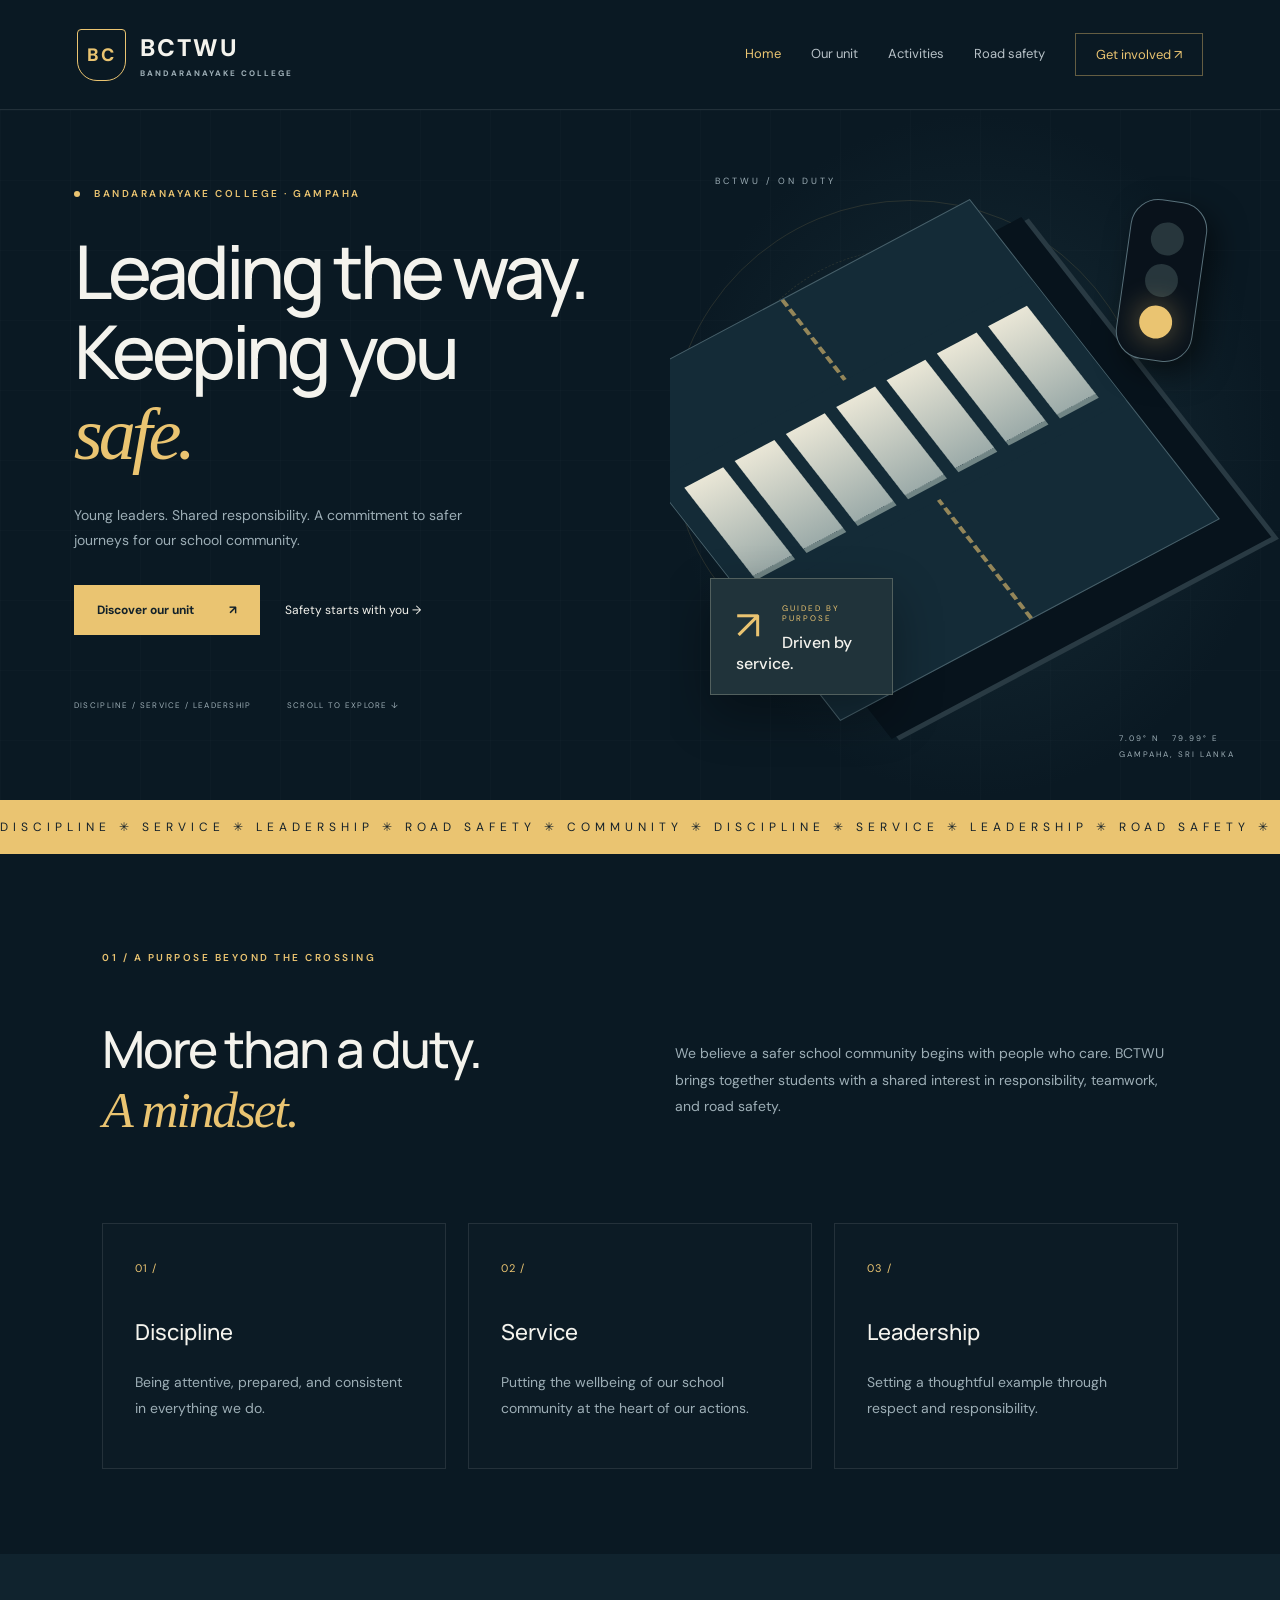
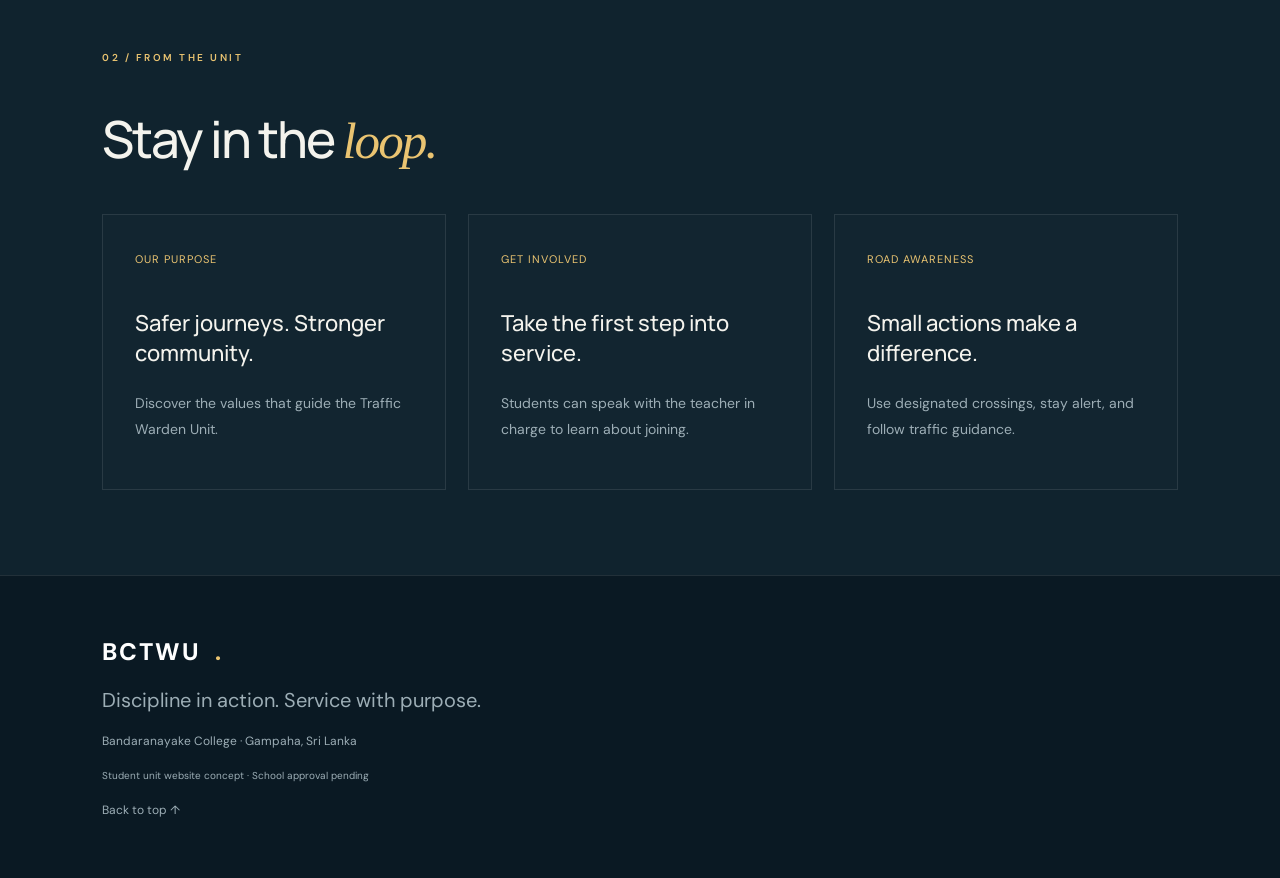
==== index.html @ 152eafbb "Create BCTWU website" ====
<!doctype html><html lang="en"><head><meta charset="UTF-8"><meta name="viewport" content="width=device-width, initial-scale=1"><meta name="description" content="Bandaranayake College Gampaha Traffic Warden Unit — discipline, service and road safety."><title>BCTWU | Bandaranayake College</title><link rel="stylesheet" href="styles.css"><script src="content.js" defer></script><script src="app.js" defer></script></head><body><div class="loader" aria-hidden="true"><span>BCTWU<span class="gold">.</span></span><div></div></div><header><a class="brand" href="index.html"><span class="crest">BC</span><span>BCTWU<small>BANDARANAYAKE COLLEGE</small></span></a><button class="menu" aria-label="Toggle navigation" aria-expanded="false">Menu ☰</button><nav aria-label="Main navigation"><a href="index.html">Home</a><a href="about.html">Our unit</a><a href="activities.html">Activities</a><a href="safety.html">Road safety</a><a href="contact.html">Get involved ↗</a></nav></header><main id="main"><section class="hero"><div class="hero-grid"></div><div class="hero-copy"><p class="eyebrow"><span></span> BANDARANAYAKE COLLEGE · GAMPAHA</p><h1>Leading the way.<br>Keeping you<br><em>safe.</em></h1><p class="intro">Young leaders. Shared responsibility. A commitment to safer journeys for our school community.</p><div class="actions"><a class="button" href="about.html">Discover our unit <span>↗</span></a><a class="text-link" href="safety.html">Safety starts with you →</a></div><div class="hero-bottom"><span>DISCIPLINE / SERVICE / LEADERSHIP</span><a href="#purpose">SCROLL TO EXPLORE ↓</a></div></div><div class="art" aria-label="Illustration of a pedestrian crossing"><div class="orbit o1"></div><div class="orbit o2"></div><span class="art-label">BCTWU / ON DUTY</span><div class="road"><div class="road-line"></div><div class="crossing"><i></i><i></i><i></i><i></i><i></i><i></i><i></i></div></div><div class="signal"><i></i><i></i><i></i></div><div class="badge"><span>↗</span><small>GUIDED BY PURPOSE</small><b>Driven by service.</b></div><div class="coordinate">7.09° N &nbsp; 79.99° E<br>GAMPAHA, SRI LANKA</div></div></section><div class="ticker"><div>DISCIPLINE ✳ SERVICE ✳ LEADERSHIP ✳ ROAD SAFETY ✳ COMMUNITY ✳ DISCIPLINE ✳ SERVICE ✳ LEADERSHIP ✳ ROAD SAFETY ✳ COMMUNITY ✳</div></div><section id="purpose" class="section"><p class="eyebrow">01 / A PURPOSE BEYOND THE CROSSING</p><div class="split"><h2>More than a duty.<br><em>A mindset.</em></h2><p>We believe a safer school community begins with people who care. BCTWU brings together students with a shared interest in responsibility, teamwork, and road safety.</p></div><div class="cards"><article><span>01 /</span><h3>Discipline</h3><p>Being attentive, prepared, and consistent in everything we do.</p></article><article><span>02 /</span><h3>Service</h3><p>Putting the wellbeing of our school community at the heart of our actions.</p></article><article><span>03 /</span><h3>Leadership</h3><p>Setting a thoughtful example through respect and responsibility.</p></article></div></section><section class="section updates"><p class="eyebrow">02 / FROM THE UNIT</p><h2>Stay in the <em>loop.</em></h2><div class="cards" id="announcements"></div></section></main><footer><a class="brand" href="index.html">BCTWU<span class="gold">.</span></a><p>Discipline in action. Service with purpose.</p><div>Bandaranayake College · Gampaha, Sri Lanka</div><small>Student unit website concept · School approval pending</small><a href="#main">Back to top ↑</a></footer></body></html>
---- styles.css ----
@import url('https://fonts.googleapis.com/css2?family=DM+Sans:wght@400;500;600;700&family=Manrope:wght@400;500;600;700;800&display=swap');
:root{--bg:#0a1923;--gold:#eac471;--muted:#9daeb6;--line:#ffffff19}*{box-sizing:border-box}html{scroll-behavior:smooth}body{margin:0;background:var(--bg);color:#f4f3ed;font-family:'DM Sans',sans-serif}a{color:inherit;text-decoration:none}button{font:inherit}header{height:110px;padding:0 6%;display:flex;align-items:center;justify-content:space-between;border-bottom:1px solid var(--line)}.brand{display:flex;align-items:center;gap:14px;font-size:24px;font-weight:800;letter-spacing:2px}.brand small{display:block;font-size:8px;letter-spacing:2px;margin-top:5px;color:var(--muted)}.crest{border:1px solid var(--gold);border-radius:4px 4px 20px 20px;padding:13px 9px;color:var(--gold);font-size:18px}nav{display:flex;gap:30px;font-size:13px}nav a{padding:12px 0;color:#b7c1c7}nav a:hover,nav a.active{color:var(--gold)}nav a:last-child{border:1px solid #eac47166;padding:12px 20px;color:var(--gold)}.menu{display:none}.hero{position:relative;min-height:690px;display:grid;grid-template-columns:1.1fr 1fr;overflow:hidden}.hero-copy{padding:65px 0 30px 11%;z-index:2}.eyebrow{font-size:10px;letter-spacing:2.5px;color:var(--gold);font-weight:600;line-height:1.8}.eyebrow span{display:inline-block;width:6px;height:6px;border-radius:50%;background:var(--gold);margin-right:10px}h1,h2,h3{font-family:Manrope,sans-serif}h1{font-size:clamp(48px,5.8vw,90px);line-height:1.08;letter-spacing:-4px;font-weight:500;margin:28px 0}em{font-family:Georgia,serif;font-weight:400;color:var(--gold)}.intro{color:var(--muted);line-height:1.8;max-width:420px;font-size:14px}.actions{display:flex;align-items:center;gap:25px;margin-top:32px}.button{display:inline-flex;gap:35px;background:var(--gold);color:#12212a;padding:17px 23px;font-size:12px;font-weight:700;transition:transform .3s}.button:hover{transform:translateY(-4px)}.text-link{font-size:12px}.hero-bottom{display:flex;gap:35px;margin-top:65px;color:var(--muted);font-size:8px;letter-spacing:1.3px}.hero-grid{position:absolute;inset:0;background-image:linear-gradient(#ffffff03 1px,transparent 1px),linear-gradient(90deg,#ffffff03 1px,transparent 1px);background-size:70px 70px}.art{position:relative;overflow:hidden;background:radial-gradient(ellipse at center,#24414b77,transparent 70%)}.orbit{position:absolute;border:1px solid #eac47120;border-radius:50%;width:480px;height:480px;top:90px;left:0}.o2{transform:scale(.8);border-style:dashed;animation:spin 80s linear infinite}.road{position:absolute;top:150px;left:20px;width:430px;height:400px;background:#142b37;border:1px solid #48606a;transform:rotate(-28deg) skew(10deg);box-shadow:30px 40px 0 #07131c,35px 45px 0 #293a43}.road-line{position:absolute;top:0;bottom:0;left:50%;border-left:4px dashed #eac47199}.crossing{position:absolute;top:100px;left:0;right:0;display:flex;gap:13px;padding:20px;background:#142b37}.crossing i{height:110px;flex:1;background:linear-gradient(#e9e6d6,#9caba9);box-shadow:0 5px 0 #718585}.signal{position:absolute;right:80px;top:90px;padding:12px;background:#09121b;border:1px solid #58707a;border-radius:28px;box-shadow:10px 10px 30px #0008;transform:rotate(8deg)}.signal i{display:block;width:33px;height:33px;border-radius:50%;margin:9px;background:#27363c}.signal i:last-child{background:var(--gold);box-shadow:0 0 30px #eac47177}.art-label{position:absolute;top:65px;left:45px;font-size:9px;letter-spacing:3px;color:var(--muted)}.badge{position:absolute;bottom:105px;left:40px;padding:20px 25px;background:#20333a;border:1px solid #52605e;box-shadow:0 20px 50px #0005;animation:float 6s ease-in-out infinite}.badge span{float:left;font-size:40px;color:var(--gold);margin-right:22px}.badge small{display:block;font-size:8px;letter-spacing:2px;color:var(--gold);margin:4px 0 9px}.badge b{font-size:16px;font-weight:500}.coordinate{position:absolute;bottom:38px;right:45px;font-size:8px;letter-spacing:2px;line-height:2;color:var(--muted)}.ticker{overflow:hidden;background:var(--gold);color:#14212a;padding:19px 0;font-size:12px;letter-spacing:5px;white-space:nowrap}.ticker div{width:max-content;animation:marquee 35s linear infinite}.section{padding:85px 8%}.split{display:grid;grid-template-columns:1fr 1fr;gap:70px;align-items:center}h2{font-size:clamp(35px,4vw,58px);line-height:1.15;font-weight:500;letter-spacing:-2px}.split p,.cards p{font-size:14px;color:var(--muted);line-height:1.9}.cards{display:grid;grid-template-columns:repeat(3,1fr);gap:22px;margin-top:40px}.cards article{padding:32px;border:1px solid var(--line);background:#ffffff02;transition:transform .4s,border-color .4s}.cards article:hover{transform:translateY(-7px);border-color:#eac47188}.cards article>span{color:var(--gold);font-size:11px;letter-spacing:1px}.cards h3{font-size:22px;font-weight:500;margin-top:40px}.updates{background:#10232e}.page-head{padding:85px 8% 40px;max-width:1100px}.page-head .intro{max-width:650px}.callout{margin-top:70px;display:flex;justify-content:space-between;align-items:center;border-top:1px solid var(--line)}footer{padding:60px 8%;border-top:1px solid var(--line);display:grid;gap:20px;color:var(--muted);font-size:12px}footer .brand{color:#fff}footer p{font-size:20px;margin:0}footer small{font-size:10px}.gold{color:var(--gold)}.loader{position:fixed;inset:0;z-index:100;background:#0a1923;display:flex;flex-direction:column;align-items:center;justify-content:center;font-size:48px;font-weight:800;letter-spacing:8px;animation:hideLoader .6s 1s forwards;pointer-events:none}.loader div{width:180px;height:2px;background:var(--gold);margin-top:25px;transform-origin:left;animation:load 1s ease}.reveal{opacity:0;transform:translateY(25px);transition:opacity .7s,transform .7s}.reveal.visible{opacity:1;transform:none}@keyframes hideLoader{to{opacity:0;visibility:hidden}}@keyframes load{from{transform:scaleX(0)}to{transform:scaleX(1)}}@keyframes spin{to{transform:scale(.8) rotate(360deg)}}@keyframes float{50%{transform:translateY(-12px)}}@keyframes marquee{to{transform:translateX(-35%)}}@media(max-width:900px){header{height:85px}.menu{display:block;background:none;color:var(--gold);border:1px solid #eac47155;padding:10px}nav{display:none;position:absolute;top:85px;left:0;right:0;background:#10232e;padding:25px;z-index:20;flex-direction:column;gap:10px}nav.open{display:flex}.hero{grid-template-columns:1fr}.hero-copy{padding:45px 7% 20px}h1{letter-spacing:-2px}.art{height:510px;max-width:570px;width:100%;margin:auto}.hero-bottom{margin-top:40px}.split{grid-template-columns:1fr;gap:0}.cards{grid-template-columns:1fr}.section{padding:55px 7%}.actions{flex-wrap:wrap}.callout{align-items:flex-start;flex-direction:column;gap:20px}.page-head{padding:55px 7% 10px}.signal{right:35px}.road{left:10%;width:75%}.hero-bottom{gap:15px;font-size:7px}}@media(prefers-reduced-motion:reduce){html{scroll-behavior:auto}*,*::before,*::after{animation:none!important;transition:none!important}.loader{display:none}.reveal{opacity:1;transform:none}}a:focus-visible,button:focus-visible{outline:2px solid var(--gold);outline-offset:5px}
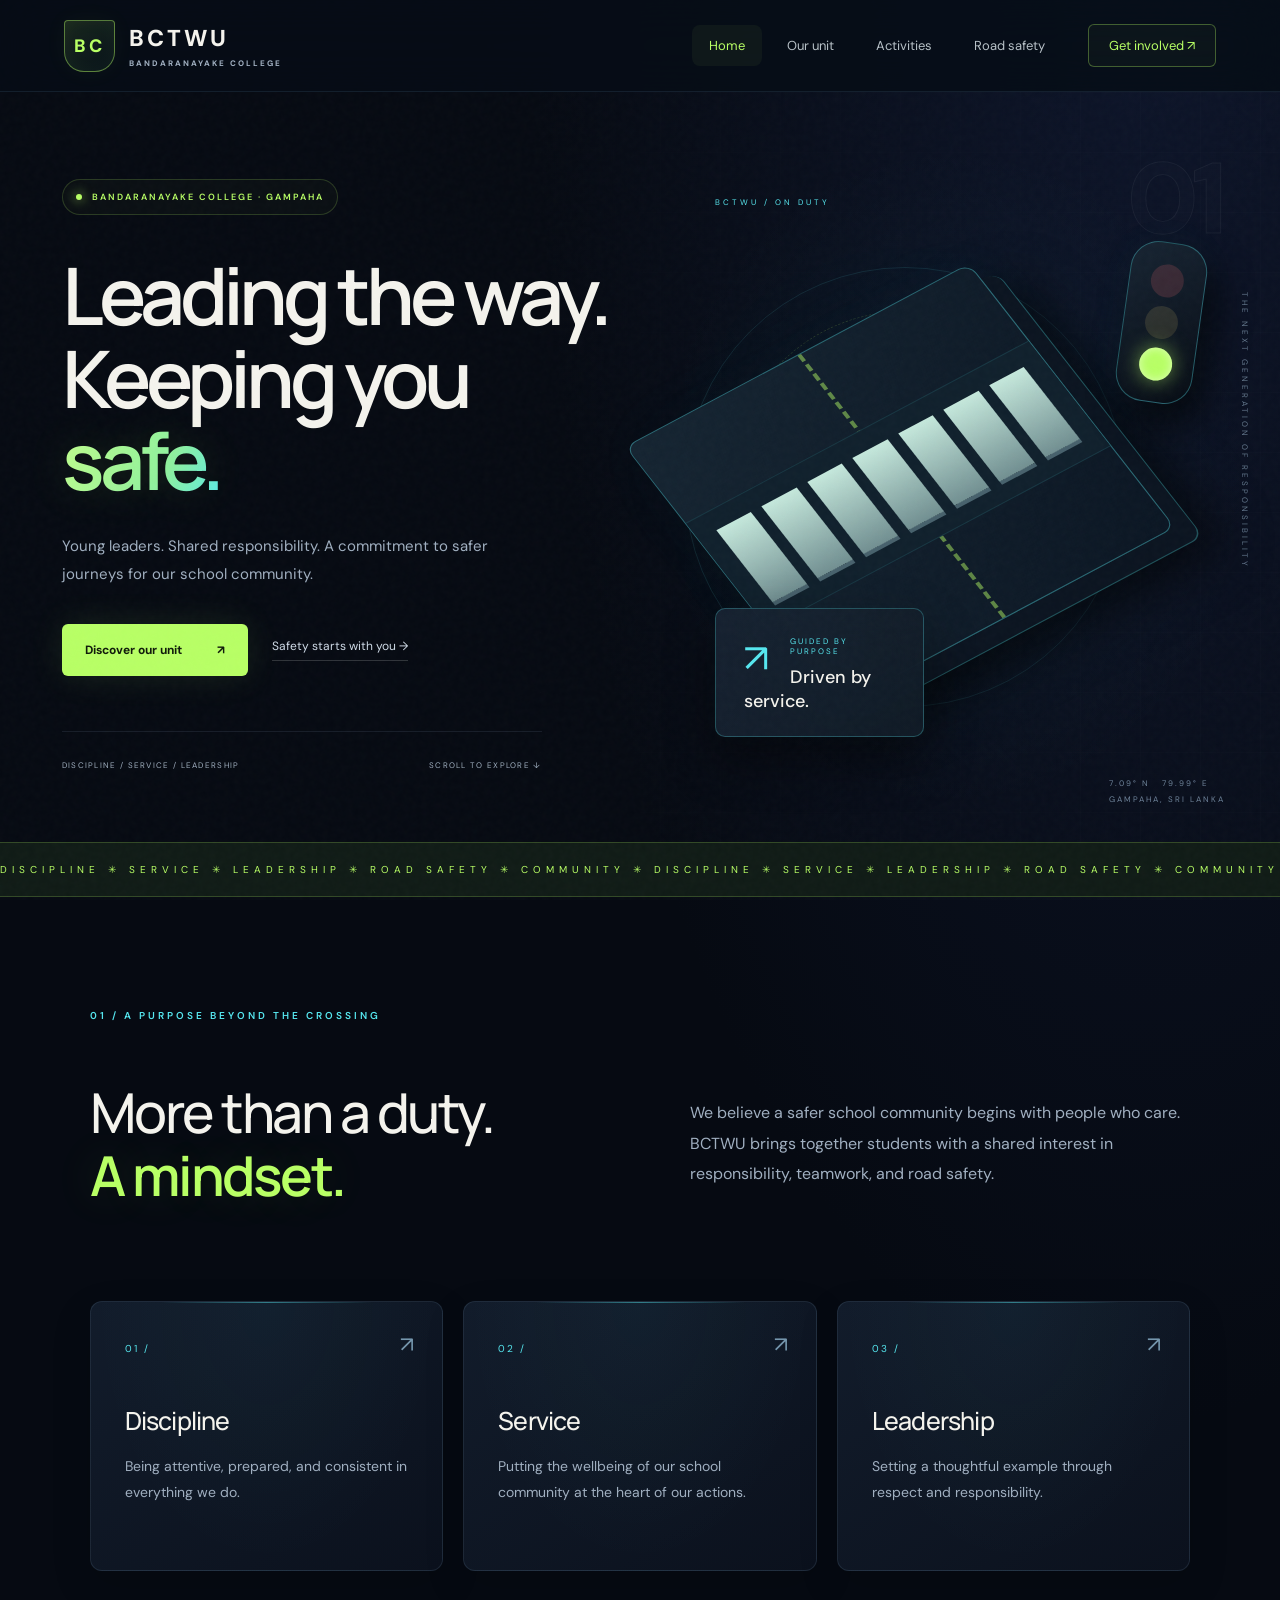
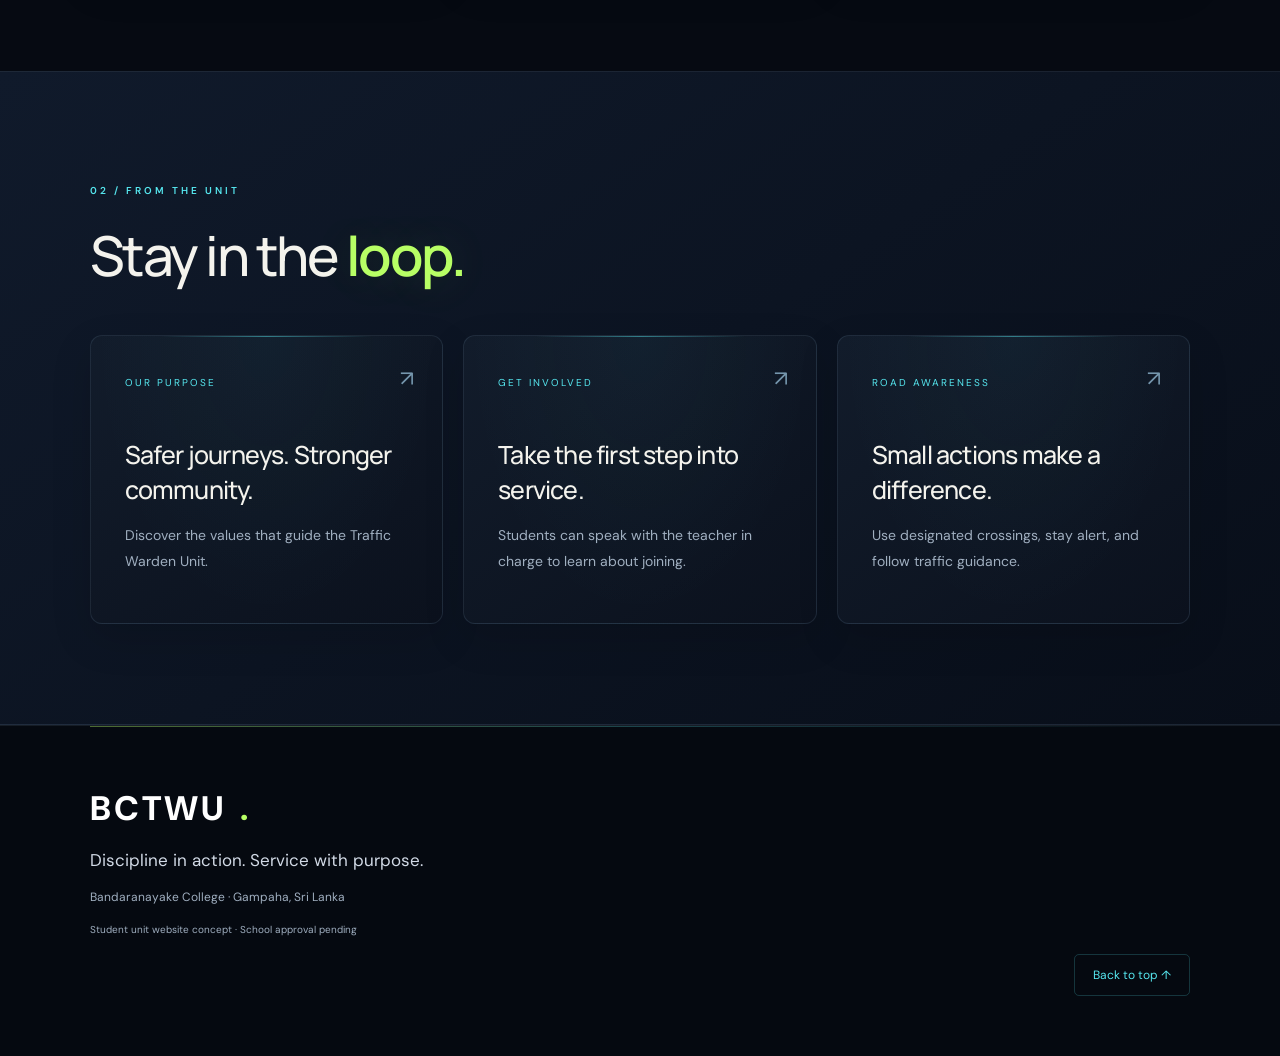
==== commit 704f68a6: "Redesign all pages with responsive neon visual theme" ====
--- a/index.html
+++ b/index.html
@@ -1 +1 @@
-<!doctype html><html lang="en"><head><meta charset="UTF-8"><meta name="viewport" content="width=device-width, initial-scale=1"><meta name="description" content="Bandaranayake College Gampaha Traffic Warden Unit — discipline, service and road safety."><title>BCTWU | Bandaranayake College</title><link rel="stylesheet" href="styles.css"><script src="content.js" defer></script><script src="app.js" defer></script></head><body><div class="loader" aria-hidden="true"><span>BCTWU<span class="gold">.</span></span><div></div></div><header><a class="brand" href="index.html"><span class="crest">BC</span><span>BCTWU<small>BANDARANAYAKE COLLEGE</small></span></a><button class="menu" aria-label="Toggle navigation" aria-expanded="false">Menu ☰</button><nav aria-label="Main navigation"><a href="index.html">Home</a><a href="about.html">Our unit</a><a href="activities.html">Activities</a><a href="safety.html">Road safety</a><a href="contact.html">Get involved ↗</a></nav></header><main id="main"><section class="hero"><div class="hero-grid"></div><div class="hero-copy"><p class="eyebrow"><span></span> BANDARANAYAKE COLLEGE · GAMPAHA</p><h1>Leading the way.<br>Keeping you<br><em>safe.</em></h1><p class="intro">Young leaders. Shared responsibility. A commitment to safer journeys for our school community.</p><div class="actions"><a class="button" href="about.html">Discover our unit <span>↗</span></a><a class="text-link" href="safety.html">Safety starts with you →</a></div><div class="hero-bottom"><span>DISCIPLINE / SERVICE / LEADERSHIP</span><a href="#purpose">SCROLL TO EXPLORE ↓</a></div></div><div class="art" aria-label="Illustration of a pedestrian crossing"><div class="orbit o1"></div><div class="orbit o2"></div><span class="art-label">BCTWU / ON DUTY</span><div class="road"><div class="road-line"></div><div class="crossing"><i></i><i></i><i></i><i></i><i></i><i></i><i></i></div></div><div class="signal"><i></i><i></i><i></i></div><div class="badge"><span>↗</span><small>GUIDED BY PURPOSE</small><b>Driven by service.</b></div><div class="coordinate">7.09° N &nbsp; 79.99° E<br>GAMPAHA, SRI LANKA</div></div></section><div class="ticker"><div>DISCIPLINE ✳ SERVICE ✳ LEADERSHIP ✳ ROAD SAFETY ✳ COMMUNITY ✳ DISCIPLINE ✳ SERVICE ✳ LEADERSHIP ✳ ROAD SAFETY ✳ COMMUNITY ✳</div></div><section id="purpose" class="section"><p class="eyebrow">01 / A PURPOSE BEYOND THE CROSSING</p><div class="split"><h2>More than a duty.<br><em>A mindset.</em></h2><p>We believe a safer school community begins with people who care. BCTWU brings together students with a shared interest in responsibility, teamwork, and road safety.</p></div><div class="cards"><article><span>01 /</span><h3>Discipline</h3><p>Being attentive, prepared, and consistent in everything we do.</p></article><article><span>02 /</span><h3>Service</h3><p>Putting the wellbeing of our school community at the heart of our actions.</p></article><article><span>03 /</span><h3>Leadership</h3><p>Setting a thoughtful example through respect and responsibility.</p></article></div></section><section class="section updates"><p class="eyebrow">02 / FROM THE UNIT</p><h2>Stay in the <em>loop.</em></h2><div class="cards" id="announcements"></div></section></main><footer><a class="brand" href="index.html">BCTWU<span class="gold">.</span></a><p>Discipline in action. Service with purpose.</p><div>Bandaranayake College · Gampaha, Sri Lanka</div><small>Student unit website concept · School approval pending</small><a href="#main">Back to top ↑</a></footer></body></html>+<!doctype html><html lang="en"><head><meta charset="UTF-8"><meta name="viewport" content="width=device-width, initial-scale=1"><meta name="description" content="Bandaranayake College Gampaha Traffic Warden Unit — discipline, service and road safety."><title>BCTWU | Bandaranayake College</title><link rel="stylesheet" href="styles.css"><link rel="stylesheet" href="neon.css"><script src="content.js" defer></script><script src="app.js" defer></script></head><body><a class="skip-link" href="#main">Skip to content</a><div class="loader" aria-hidden="true"><span>BCTWU<span class="gold">.</span></span><div></div></div><header><a class="brand" href="index.html"><span class="crest">BC</span><span>BCTWU<small>BANDARANAYAKE COLLEGE</small></span></a><button class="menu" aria-label="Toggle navigation" aria-expanded="false">Menu ☰</button><nav aria-label="Main navigation"><a href="index.html">Home</a><a href="about.html">Our unit</a><a href="activities.html">Activities</a><a href="safety.html">Road safety</a><a href="contact.html">Get involved ↗</a></nav></header><main id="main"><section class="hero"><div class="hero-grid"></div><div class="hero-copy"><p class="eyebrow"><span></span> BANDARANAYAKE COLLEGE · GAMPAHA</p><h1>Leading the way.<br>Keeping you<br><em>safe.</em></h1><p class="intro">Young leaders. Shared responsibility. A commitment to safer journeys for our school community.</p><div class="actions"><a class="button" href="about.html">Discover our unit <span>↗</span></a><a class="text-link" href="safety.html">Safety starts with you →</a></div><div class="hero-bottom"><span>DISCIPLINE / SERVICE / LEADERSHIP</span><a href="#purpose">SCROLL TO EXPLORE ↓</a></div></div><div class="art" aria-label="Illustration of a pedestrian crossing"><div class="orbit o1"></div><div class="orbit o2"></div><span class="art-label">BCTWU / ON DUTY</span><div class="road"><div class="road-line"></div><div class="crossing"><i></i><i></i><i></i><i></i><i></i><i></i><i></i></div></div><div class="signal"><i></i><i></i><i></i></div><div class="badge"><span>↗</span><small>GUIDED BY PURPOSE</small><b>Driven by service.</b></div><div class="coordinate">7.09° N &nbsp; 79.99° E<br>GAMPAHA, SRI LANKA</div></div></section><div class="ticker"><div>DISCIPLINE ✳ SERVICE ✳ LEADERSHIP ✳ ROAD SAFETY ✳ COMMUNITY ✳ DISCIPLINE ✳ SERVICE ✳ LEADERSHIP ✳ ROAD SAFETY ✳ COMMUNITY ✳</div></div><section id="purpose" class="section"><p class="eyebrow">01 / A PURPOSE BEYOND THE CROSSING</p><div class="split"><h2>More than a duty.<br><em>A mindset.</em></h2><p>We believe a safer school community begins with people who care. BCTWU brings together students with a shared interest in responsibility, teamwork, and road safety.</p></div><div class="cards"><article><span>01 /</span><h3>Discipline</h3><p>Being attentive, prepared, and consistent in everything we do.</p></article><article><span>02 /</span><h3>Service</h3><p>Putting the wellbeing of our school community at the heart of our actions.</p></article><article><span>03 /</span><h3>Leadership</h3><p>Setting a thoughtful example through respect and responsibility.</p></article></div></section><section class="section updates"><p class="eyebrow">02 / FROM THE UNIT</p><h2>Stay in the <em>loop.</em></h2><div class="cards" id="announcements"></div></section></main><footer><a class="brand" href="index.html">BCTWU<span class="gold">.</span></a><p>Discipline in action. Service with purpose.</p><div>Bandaranayake College · Gampaha, Sri Lanka</div><small>Student unit website concept · School approval pending</small><a href="#main">Back to top ↑</a></footer></body></html>
--- a/neon.css
+++ b/neon.css
@@ -0,0 +1,14 @@
+/* BCTWU / Midnight signal design system. Edit palette here. */
+:root{--bg:#060a12;--gold:#b8ff65;--muted:#a0afc0;--line:#a2bbd51c;--cyan:#56e7ef;--violet:#9d8bff}
+body{background:radial-gradient(ellipse at 90% 0,#17244c66,transparent 38%),var(--bg);overflow-x:hidden}
+body::before{content:'';position:fixed;inset:0;pointer-events:none;background-image:url("data:image/svg+xml,%3Csvg viewBox='0 0 160 160' xmlns='http://www.w3.org/2000/svg'%3E%3Cfilter id='n'%3E%3CfeTurbulence type='fractalNoise' baseFrequency='.9' numOctaves='3' stitchTiles='stitch'/%3E%3C/filter%3E%3Cpath fill='%23fff' opacity='.025' filter='url(%23n)' d='M0 0h160v160H0z'/%3E%3C/svg%3E");z-index:30}
+header{position:sticky;top:0;z-index:40;height:92px;background:#070d17d9;backdrop-filter:blur(22px);padding:0 5%;border-bottom:1px solid #8cb2e21c;transition:box-shadow .3s}
+header.scrolled{box-shadow:0 10px 40px #0006}.brand{font-size:23px;letter-spacing:3px}.brand small{font-size:8px;letter-spacing:2px}.crest{background:linear-gradient(145deg,#b8ff651c,#56e7ef08);border-color:#b8ff6570;box-shadow:inset 0 0 18px #b8ff650c,0 0 24px #b8ff650b;color:var(--gold)}
+nav{gap:8px;align-items:center}nav a{padding:12px 17px;border-radius:8px;transition:color .2s,background .2s}nav a:hover{background:#ffffff07}nav a.active:not(:last-child){background:#b8ff650c;color:var(--gold)}nav a:last-child{margin-left:18px;border:1px solid #b8ff6550;background:#b8ff6508;color:var(--gold);padding:12px 20px;border-radius:6px}
+.hero{max-width:1600px;margin:auto;min-height:750px;grid-template-columns:1.15fr 1fr}.hero-copy{padding-top:78px;padding-left:9%;padding-bottom:45px}.hero .eyebrow{display:inline-flex;align-items:center;font-size:9px;letter-spacing:2px;border:1px solid #b8ff652d;background:#b8ff6506;border-radius:30px;padding:9px 13px}.eyebrow span{box-shadow:0 0 12px var(--gold)}h1{font-size:clamp(54px,6.2vw,96px);font-weight:600;letter-spacing:-5px;line-height:1.04;margin:30px 0}em{font-family:Manrope,sans-serif;font-style:normal;font-weight:600;color:var(--gold);text-shadow:0 0 45px #b8ff6526}h1 em{background:linear-gradient(115deg,#c7ff8d,#8ef0a3 65%,#56e7ef);background-clip:text;-webkit-background-clip:text;color:transparent}.intro{font-size:15px;line-height:1.9;max-width:430px}.actions{margin-top:35px;gap:24px}.button{position:relative;border-radius:6px;padding:18px 23px;background:var(--gold);box-shadow:0 0 35px #b8ff651b;color:#101a0a;transition:transform .25s,box-shadow .25s}.button:hover{box-shadow:0 0 40px #b8ff653d;transform:translateY(-3px)}.text-link{color:#d0dbe8;border-bottom:1px solid #ffffff2b;padding-bottom:6px}.hero-bottom{padding-top:26px;border-top:1px solid var(--line);margin-top:55px;justify-content:space-between;max-width:480px;line-height:1.8}.hero-grid{background-size:60px 60px;mask-image:linear-gradient(90deg,transparent,#000)}
+.art{overflow:visible;background:radial-gradient(ellipse at 45% 50%,#56e7ef0c,transparent 65%);margin-top:20px}.art::before{content:'01';position:absolute;right:10%;top:37px;font-size:100px;line-height:1;font-weight:800;color:#ffffff03;-webkit-text-stroke:1px #ffffff0e;letter-spacing:-5px}.art::after{content:'THE NEXT GENERATION OF RESPONSIBILITY';position:absolute;right:30px;top:180px;writing-mode:vertical-rl;color:#62768b;font-size:8px;letter-spacing:3px}.art-label{color:var(--cyan);top:85px;left:30px;font-size:8px;letter-spacing:3px}.orbit{border-color:#56e7ef1b;width:440px;height:440px;top:155px;left:0;box-shadow:0 0 60px #56e7ef04,inset 0 0 60px #56e7ef04}.o2{border-color:#b8ff6530}.road{top:210px;left:20px;width:390px;height:330px;background:linear-gradient(130deg,#152431,#0b1623);border-color:#56e7ef60;box-shadow:16px 20px 0 #0b1420,17px 21px 0 #56e7ef50,30px 40px 50px #0009,0 0 70px #56e7ef08;border-radius:12px}.road-line{border-color:#b8ff6577}.crossing{top:95px;background:#10202c;border-top:1px solid #56e7ef1c;border-bottom:1px solid #56e7ef1c;gap:12px}.crossing i{height:90px;background:linear-gradient(#c5e8dc,#718f91);box-shadow:0 4px 0 #47616c}.signal{top:130px;right:80px;border-color:#56e7ef55;background:linear-gradient(145deg,#172432,#070c15);box-shadow:12px 18px 35px #000a,0 0 35px #56e7ef0c}.signal i:first-child{background:#ff6c7329}.signal i:nth-child(2){background:#e9c77122}.signal i:last-child{background:var(--gold);box-shadow:0 0 20px #b8ff6588,inset 0 0 10px #fff8}.badge{bottom:105px;left:30px;background:linear-gradient(120deg,#172332ee,#101b26ee);backdrop-filter:blur(20px);border-color:#56e7ef44;border-radius:10px;box-shadow:0 22px 50px #0007,0 0 30px #56e7ef08;padding:23px 28px}.badge span{color:var(--cyan)}.badge small{color:var(--cyan);letter-spacing:2px}.badge b{font-size:18px}.coordinate{right:55px;bottom:35px;color:#6e839a}.ticker{background:#101b16;border-top:1px solid #b8ff6533;border-bottom:1px solid #b8ff6533;color:#b8ff65;padding:20px 0;font-size:10px;letter-spacing:5px}
+.section{max-width:1440px;margin:auto;padding:100px 7%}.section>.eyebrow{color:var(--cyan);font-size:10px;letter-spacing:3px}h2{font-size:clamp(36px,4.3vw,64px);font-weight:500;letter-spacing:-2.5px}.split{gap:100px}.split>p{font-size:16px}.cards{gap:20px;margin-top:48px}.cards article{position:relative;overflow:hidden;border-radius:12px;padding:34px;background:radial-gradient(ellipse at var(--mouse-x,50%) var(--mouse-y,0%),#56e7ef09,transparent 70%),linear-gradient(145deg,#121c2b,#0b111d);border:1px solid #98bbdf20;box-shadow:0 15px 40px #0002;transition:transform .3s,border-color .3s,box-shadow .3s;min-height:270px}.cards article::before{content:'';position:absolute;top:0;left:20%;right:20%;height:1px;background:linear-gradient(90deg,transparent,#56e7ef77,transparent)}.cards article::after{content:'↗';position:absolute;top:28px;right:28px;color:#7596ad;font-size:22px;transition:color .3s,transform .3s}.cards article:hover{border-color:#56e7ef66;box-shadow:0 20px 45px #0004,0 0 28px #56e7ef0b;transform:translateY(-6px)}.cards article:hover::after{color:var(--gold);transform:translate(2px,-2px)}.cards article>span{display:inline-block;max-width:85%;font-size:10px;color:var(--cyan);letter-spacing:2px}.cards h3{font-size:25px;letter-spacing:-.8px;margin:46px 0 16px}.cards p{line-height:1.85;font-size:14px}.updates{max-width:none;background:linear-gradient(145deg,#101a2b,#080e19);border-block:1px solid var(--line)}.updates>h2{margin-top:24px}.page-head{max-width:1250px;padding:95px 7% 40px;position:relative}.page-head::after{content:'BCTWU';position:absolute;right:0;top:60px;z-index:-1;font-size:clamp(70px,15vw,200px);font-weight:800;letter-spacing:-10px;color:#ffffff02;-webkit-text-stroke:1px #56e7ef0e}.page-head h1{font-size:clamp(48px,6.2vw,88px)}.page-head .intro{font-size:17px;max-width:640px}.page-head+.section{padding-top:15px}.callout{padding:55px;margin-top:80px;border:1px solid #b8ff652a;border-radius:14px;background:radial-gradient(ellipse at 100% 100%,#b8ff6511,transparent 60%),#0d1622}.callout h2{margin:0;font-size:48px}.callout .button{flex-shrink:0}footer{background:#050910;padding:60px 7%;position:relative;gap:18px}footer::before{content:'';position:absolute;top:0;left:7%;right:7%;height:1px;background:linear-gradient(90deg,#b8ff6566,#56e7ef44,transparent)}footer .brand{font-size:34px}footer p{color:#d2dae6;font-size:17px}footer>a:last-child{color:var(--cyan);justify-self:end;border:1px solid #56e7ef33;border-radius:5px;padding:12px 18px}.loader{background:#060a12}.loader>span{text-shadow:0 0 45px #56e7ef44}.loader div{box-shadow:0 0 25px #b8ff6577}.skip-link{position:fixed;top:-100px;left:20px;z-index:200;background:var(--gold);color:#101a0a;padding:14px;border-radius:6px}.skip-link:focus{top:15px}
+@media(min-width:1600px){.hero-copy{padding-left:7%}}
+@media(max-width:1100px){nav a{padding:10px;font-size:12px}nav a:last-child{margin-left:0}.road{width:330px;left:0}.signal{right:40px}.orbit{width:360px;height:360px;top:180px}.hero h1{font-size:70px}.hero-copy{padding-left:8%}.hero-bottom{font-size:7px}.split{gap:40px}}
+@media(max-width:900px){header{height:82px}.menu{border-radius:6px;color:var(--gold);background:#b8ff6508;border-color:#b8ff6533}nav{top:82px;background:#0b1320f7;backdrop-filter:blur(20px);padding:20px 6%;align-items:stretch;border-bottom:1px solid #56e7ef33}nav a{padding:14px}nav a:last-child{margin-top:10px}.hero{min-height:0;grid-template-columns:1fr}.hero-copy{padding:50px 7% 15px}.hero h1{font-size:clamp(54px,10vw,85px);letter-spacing:-3px}.hero .eyebrow{font-size:8px;letter-spacing:1.3px}.hero-bottom{max-width:none;margin-top:38px}.art{height:560px;margin-top:0;max-width:500px;overflow:hidden}.art-label{top:30px}.road{top:150px;left:15%;width:70%;height:290px}.orbit{top:90px;left:12%;width:360px;height:360px}.signal{top:65px;right:17%}.badge{bottom:55px;left:12%}.coordinate{bottom:12px;right:30px;font-size:7px}.art::after{top:130px;right:20px}.art::before{top:0}.section{padding:65px 7%}.split{gap:0}.cards{margin-top:30px;grid-template-columns:1fr}.cards article{min-height:230px}.cards h3{margin-top:30px}.page-head{padding:60px 7% 30px}.page-head h1{font-size:clamp(45px,8vw,70px);letter-spacing:-2px}.page-head .intro{font-size:15px}.callout{padding:32px;gap:30px;margin-top:50px}.callout h2{font-size:40px}footer>a:last-child{justify-self:start}.actions{gap:20px}.text-link{font-size:11px}}
+@media(prefers-reduced-motion:reduce){.cards article:hover,.button:hover{transform:none}}
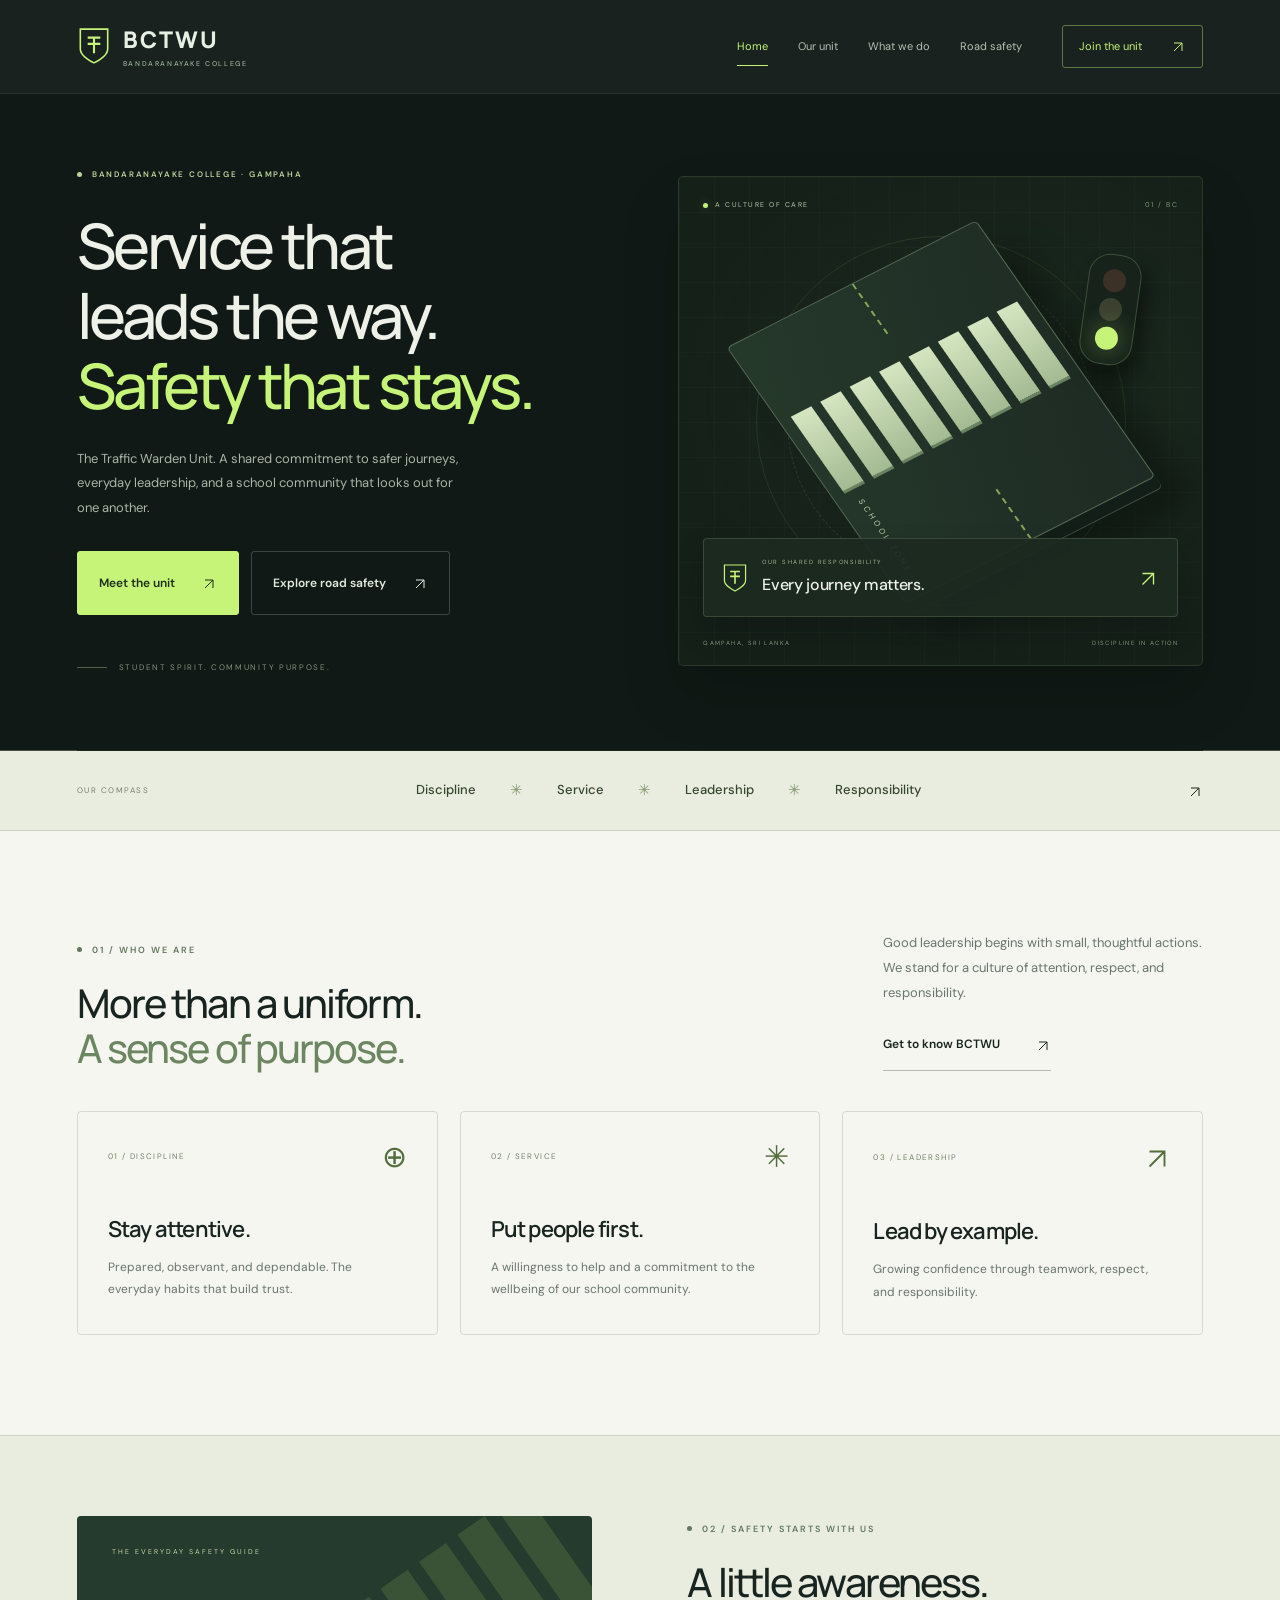
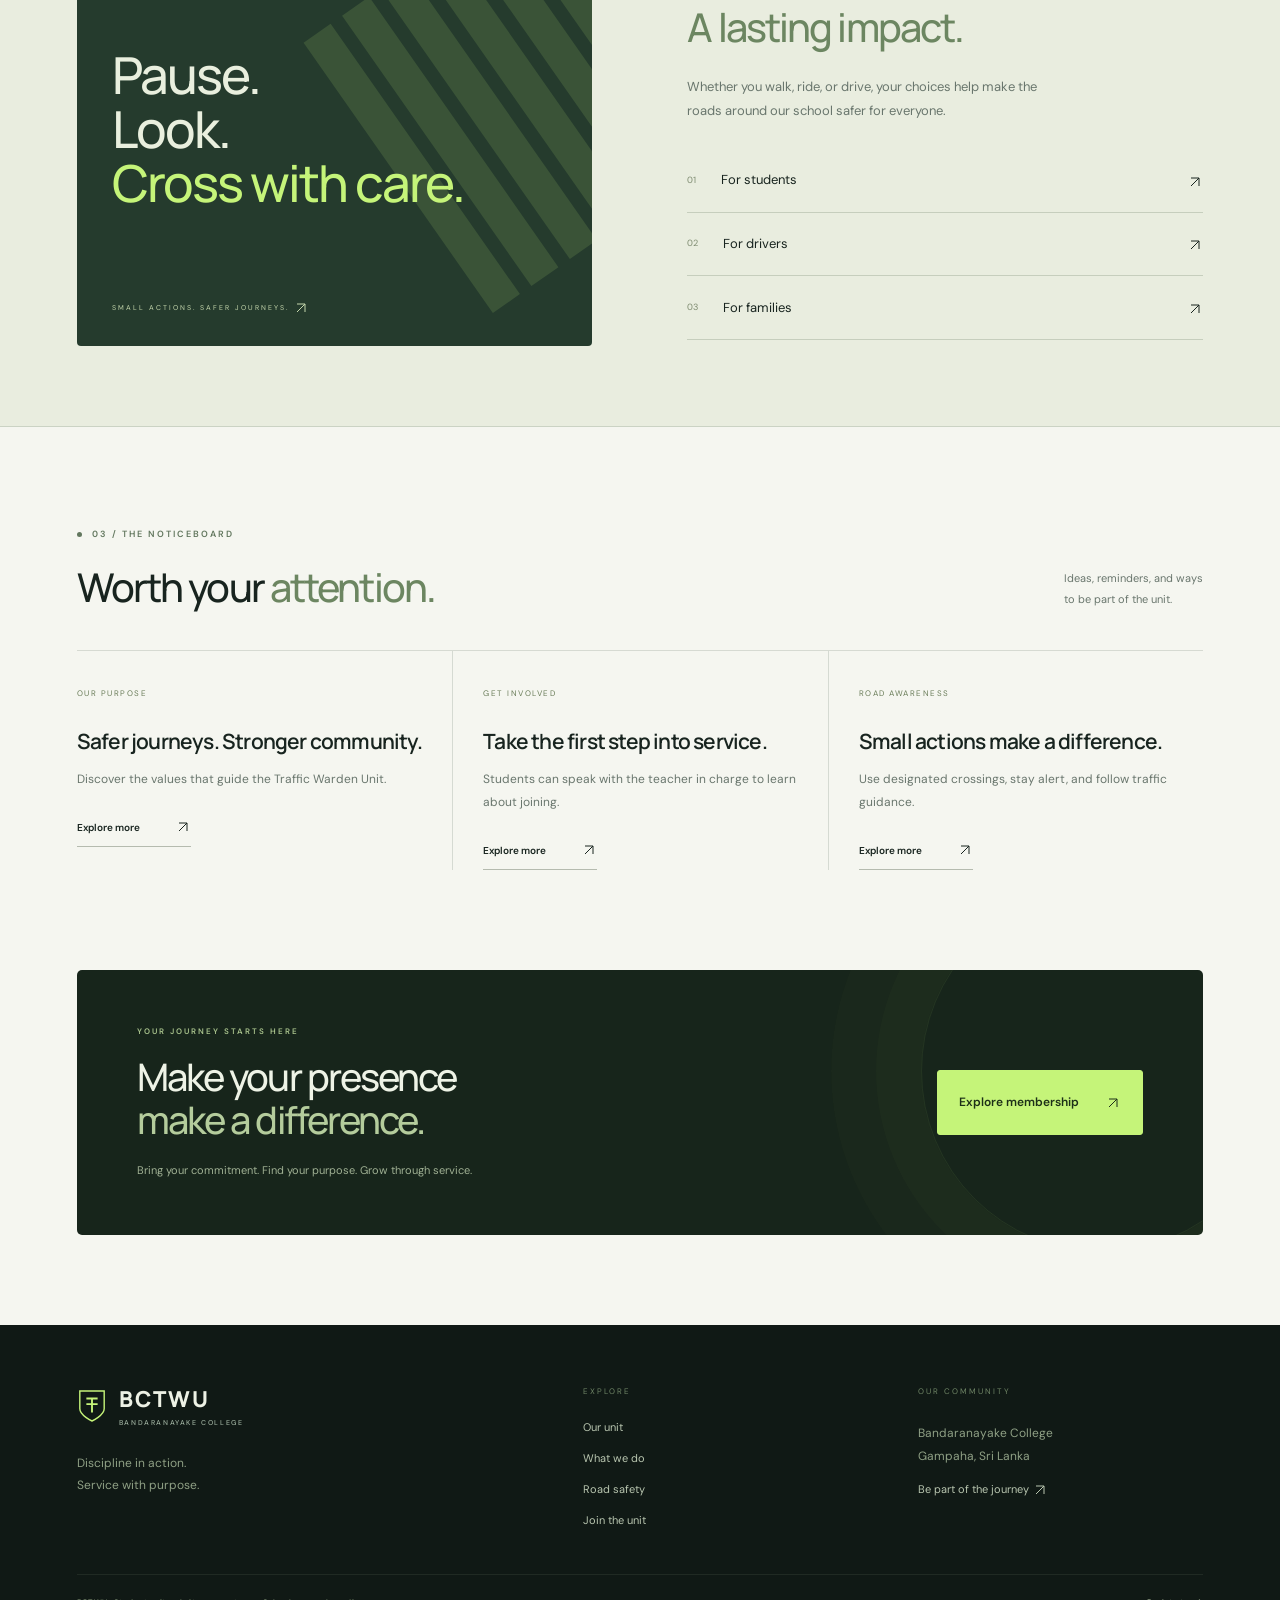
==== commit 425895d2: "Refine BCTWU into a professional multi-page editorial design" ====
--- a/index.html
+++ b/index.html
@@ -1 +1,24 @@
-<!doctype html><html lang="en"><head><meta charset="UTF-8"><meta name="viewport" content="width=device-width, initial-scale=1"><meta name="description" content="Bandaranayake College Gampaha Traffic Warden Unit — discipline, service and road safety."><title>BCTWU | Bandaranayake College</title><link rel="stylesheet" href="styles.css"><link rel="stylesheet" href="neon.css"><script src="content.js" defer></script><script src="app.js" defer></script></head><body><a class="skip-link" href="#main">Skip to content</a><div class="loader" aria-hidden="true"><span>BCTWU<span class="gold">.</span></span><div></div></div><header><a class="brand" href="index.html"><span class="crest">BC</span><span>BCTWU<small>BANDARANAYAKE COLLEGE</small></span></a><button class="menu" aria-label="Toggle navigation" aria-expanded="false">Menu ☰</button><nav aria-label="Main navigation"><a href="index.html">Home</a><a href="about.html">Our unit</a><a href="activities.html">Activities</a><a href="safety.html">Road safety</a><a href="contact.html">Get involved ↗</a></nav></header><main id="main"><section class="hero"><div class="hero-grid"></div><div class="hero-copy"><p class="eyebrow"><span></span> BANDARANAYAKE COLLEGE · GAMPAHA</p><h1>Leading the way.<br>Keeping you<br><em>safe.</em></h1><p class="intro">Young leaders. Shared responsibility. A commitment to safer journeys for our school community.</p><div class="actions"><a class="button" href="about.html">Discover our unit <span>↗</span></a><a class="text-link" href="safety.html">Safety starts with you →</a></div><div class="hero-bottom"><span>DISCIPLINE / SERVICE / LEADERSHIP</span><a href="#purpose">SCROLL TO EXPLORE ↓</a></div></div><div class="art" aria-label="Illustration of a pedestrian crossing"><div class="orbit o1"></div><div class="orbit o2"></div><span class="art-label">BCTWU / ON DUTY</span><div class="road"><div class="road-line"></div><div class="crossing"><i></i><i></i><i></i><i></i><i></i><i></i><i></i></div></div><div class="signal"><i></i><i></i><i></i></div><div class="badge"><span>↗</span><small>GUIDED BY PURPOSE</small><b>Driven by service.</b></div><div class="coordinate">7.09° N &nbsp; 79.99° E<br>GAMPAHA, SRI LANKA</div></div></section><div class="ticker"><div>DISCIPLINE ✳ SERVICE ✳ LEADERSHIP ✳ ROAD SAFETY ✳ COMMUNITY ✳ DISCIPLINE ✳ SERVICE ✳ LEADERSHIP ✳ ROAD SAFETY ✳ COMMUNITY ✳</div></div><section id="purpose" class="section"><p class="eyebrow">01 / A PURPOSE BEYOND THE CROSSING</p><div class="split"><h2>More than a duty.<br><em>A mindset.</em></h2><p>We believe a safer school community begins with people who care. BCTWU brings together students with a shared interest in responsibility, teamwork, and road safety.</p></div><div class="cards"><article><span>01 /</span><h3>Discipline</h3><p>Being attentive, prepared, and consistent in everything we do.</p></article><article><span>02 /</span><h3>Service</h3><p>Putting the wellbeing of our school community at the heart of our actions.</p></article><article><span>03 /</span><h3>Leadership</h3><p>Setting a thoughtful example through respect and responsibility.</p></article></div></section><section class="section updates"><p class="eyebrow">02 / FROM THE UNIT</p><h2>Stay in the <em>loop.</em></h2><div class="cards" id="announcements"></div></section></main><footer><a class="brand" href="index.html">BCTWU<span class="gold">.</span></a><p>Discipline in action. Service with purpose.</p><div>Bandaranayake College · Gampaha, Sri Lanka</div><small>Student unit website concept · School approval pending</small><a href="#main">Back to top ↑</a></footer></body></html>+<!doctype html>
+<html lang="en">
+<head>
+  <meta charset="UTF-8">
+  <meta name="viewport" content="width=device-width, initial-scale=1">
+  <meta name="theme-color" content="#101915">
+  <meta name="description" content="Bandaranayake College Gampaha Traffic Warden Unit. Discipline, service, leadership, and safer journeys for our school community.">
+  <title>Home — BCTWU · Bandaranayake College</title>
+  <link rel="stylesheet" href="professional.css">
+  <script src="content.js" defer></script>
+  <script src="app.js" defer></script>
+</head>
+<body class="site-index">
+  <a class="skip-link" href="#main">Skip to content</a>
+  <div class="loader" aria-hidden="true"><span>BCTWU<em>.</em></span><small>DISCIPLINE IN ACTION</small><i></i></div>
+  <header><div class="header-inner wrap"><a class="brand" href="index.html" aria-label="BCTWU home"><span class="brand-mark"><svg viewBox="0 0 32 38" fill="none" aria-hidden="true"><path d="M3 3h26v19c0 7-13 13-13 13S3 29 3 22V3Z" stroke="currentColor" stroke-width="1.5"/><path d="M10 11h12M10 17h12M16 11v15" stroke="currentColor" stroke-width="2"/></svg></span><span>BCTWU<span class="brand-caption">BANDARANAYAKE COLLEGE</span></span></a><button class="menu" aria-label="Toggle navigation" aria-controls="main-nav" aria-expanded="false">Menu <span>☰</span></button><nav id="main-nav" aria-label="Main navigation"><a href="index.html" aria-current="page">Home</a><a href="about.html" >Our unit</a><a href="activities.html" >What we do</a><a href="safety.html" >Road safety</a><a href="contact.html" >Join the unit <span><svg class="arrow-icon" viewBox="0 0 24 24" fill="none" aria-hidden="true"><path d="M6 18 18 6M6 6h12v12" stroke="currentColor" stroke-width="1.5"/></svg></span></a></nav></div></header>
+  <main id="main"><section class="hero wrap"><div class="hero-copy"><p class="eyebrow"><span></span>BANDARANAYAKE COLLEGE · GAMPAHA</p><h1>Service that<br>leads the way.<br><em>Safety that stays.</em></h1><p class="hero-description">The Traffic Warden Unit. A shared commitment to safer journeys, everyday leadership, and a school community that looks out for one another.</p><div class="hero-actions"><a class="button " href="about.html">Meet the unit<span aria-hidden="true"><svg class="arrow-icon" viewBox="0 0 24 24" fill="none" aria-hidden="true"><path d="M6 18 18 6M6 6h12v12" stroke="currentColor" stroke-width="1.5"/></svg></span></a><a class="button secondary" href="safety.html">Explore road safety<span aria-hidden="true"><svg class="arrow-icon" viewBox="0 0 24 24" fill="none" aria-hidden="true"><path d="M6 18 18 6M6 6h12v12" stroke="currentColor" stroke-width="1.5"/></svg></span></a></div><div class="hero-note"><span class="note-line"></span>STUDENT SPIRIT. COMMUNITY PURPOSE.</div></div><div class="road-scene" role="img" aria-label="Stylised aerial illustration of a pedestrian crossing"><div class="scene-grid"></div><div class="scene-ring"></div><div class="scene-road"><span class="lane lane-one"></span><span class="lane lane-two"></span><div class="zebra"><i></i><i></i><i></i><i></i><i></i><i></i><i></i><i></i></div><span class="road-word">SCHOOL ZONE</span></div><div class="signal-box"><i></i><i></i><i></i></div><div class="scene-top"><span class="live-dot"></span> A CULTURE OF CARE <span>01 / BC</span></div><div class="scene-caption"><span class="mini-shield"><svg viewBox="0 0 32 38" fill="none" aria-hidden="true"><path d="M3 3h26v19c0 7-13 13-13 13S3 29 3 22V3Z" stroke="currentColor" stroke-width="1.5"/><path d="M10 11h12M10 17h12M16 11v15" stroke="currentColor" stroke-width="2"/></svg></span><div><small>OUR SHARED RESPONSIBILITY</small><strong>Every journey matters.</strong></div><span class="caption-arrow"><svg class="arrow-icon" viewBox="0 0 24 24" fill="none" aria-hidden="true"><path d="M6 18 18 6M6 6h12v12" stroke="currentColor" stroke-width="1.5"/></svg></span></div><div class="scene-coordinate">GAMPAHA, SRI LANKA<span>DISCIPLINE IN ACTION</span></div></div></section>
+<div class="values-strip"><div class="wrap"><span>OUR COMPASS</span><p>Discipline <i>✳</i> Service <i>✳</i> Leadership <i>✳</i> Responsibility</p><a href="about.html" aria-label="Explore our values"><svg class="arrow-icon" viewBox="0 0 24 24" fill="none" aria-hidden="true"><path d="M6 18 18 6M6 6h12v12" stroke="currentColor" stroke-width="1.5"/></svg></a></div></div>
+<section class="section wrap"><div class="section-heading reveal"><div><p class="eyebrow"><span></span>01 / WHO WE ARE</p><h2>More than a uniform.<br><em>A sense of purpose.</em></h2></div><div class="heading-aside"><p>Good leadership begins with small, thoughtful actions. We stand for a culture of attention, respect, and responsibility.</p><a class="inline-link" href="about.html">Get to know BCTWU <span><svg class="arrow-icon" viewBox="0 0 24 24" fill="none" aria-hidden="true"><path d="M6 18 18 6M6 6h12v12" stroke="currentColor" stroke-width="1.5"/></svg></span></a></div></div><div class="principles"><article class="principle reveal"><div class="card-top"><span>01 / DISCIPLINE</span><span class="card-symbol">⊕</span></div><h3>Stay attentive.</h3><p>Prepared, observant, and dependable. The everyday habits that build trust.</p></article><article class="principle reveal"><div class="card-top"><span>02 / SERVICE</span><span class="card-symbol">✳</span></div><h3>Put people first.</h3><p>A willingness to help and a commitment to the wellbeing of our school community.</p></article><article class="principle reveal"><div class="card-top"><span>03 / LEADERSHIP</span><span class="card-symbol"><svg class="arrow-icon" viewBox="0 0 24 24" fill="none" aria-hidden="true"><path d="M6 18 18 6M6 6h12v12" stroke="currentColor" stroke-width="1.5"/></svg></span></div><h3>Lead by example.</h3><p>Growing confidence through teamwork, respect, and responsibility.</p></article></div></section>
+<section class="safety-feature"><div class="wrap safety-layout"><div class="safety-poster reveal"><span>THE EVERYDAY SAFETY GUIDE</span><div class="poster-crossing"><i></i><i></i><i></i><i></i><i></i><i></i></div><strong>Pause.<br>Look.<br><em>Cross with care.</em></strong><span>SMALL ACTIONS. SAFER JOURNEYS. <svg class="arrow-icon" viewBox="0 0 24 24" fill="none" aria-hidden="true"><path d="M6 18 18 6M6 6h12v12" stroke="currentColor" stroke-width="1.5"/></svg></span></div><div class="safety-copy reveal"><p class="eyebrow"><span></span>02 / SAFETY STARTS WITH US</p><h2>A little awareness.<br><em>A lasting impact.</em></h2><p>Whether you walk, ride, or drive, your choices help make the roads around our school safer for everyone.</p><div class="safety-list"><a href="safety.html#students"><span>01</span>For students <b><svg class="arrow-icon" viewBox="0 0 24 24" fill="none" aria-hidden="true"><path d="M6 18 18 6M6 6h12v12" stroke="currentColor" stroke-width="1.5"/></svg></b></a><a href="safety.html#drivers"><span>02</span>For drivers <b><svg class="arrow-icon" viewBox="0 0 24 24" fill="none" aria-hidden="true"><path d="M6 18 18 6M6 6h12v12" stroke="currentColor" stroke-width="1.5"/></svg></b></a><a href="safety.html#families"><span>03</span>For families <b><svg class="arrow-icon" viewBox="0 0 24 24" fill="none" aria-hidden="true"><path d="M6 18 18 6M6 6h12v12" stroke="currentColor" stroke-width="1.5"/></svg></b></a></div></div></div></section>
+<section class="section wrap"><div class="section-heading reveal"><div><p class="eyebrow"><span></span>03 / THE NOTICEBOARD</p><h2>Worth your <em>attention.</em></h2></div><p class="small-note">Ideas, reminders, and ways<br>to be part of the unit.</p></div><div class="notices" id="announcements"></div></section><section class="join-panel wrap reveal"><div><p class="eyebrow">YOUR JOURNEY STARTS HERE</p><h2>Make your presence<br><em>make a difference.</em></h2><p>Bring your commitment. Find your purpose. Grow through service.</p></div><a class="button " href="contact.html">Explore membership<span aria-hidden="true"><svg class="arrow-icon" viewBox="0 0 24 24" fill="none" aria-hidden="true"><path d="M6 18 18 6M6 6h12v12" stroke="currentColor" stroke-width="1.5"/></svg></span></a></section></main>
+  <footer><div class="wrap footer-main"><div><a class="brand" href="index.html"><span class="brand-mark"><svg viewBox="0 0 32 38" fill="none" aria-hidden="true"><path d="M3 3h26v19c0 7-13 13-13 13S3 29 3 22V3Z" stroke="currentColor" stroke-width="1.5"/><path d="M10 11h12M10 17h12M16 11v15" stroke="currentColor" stroke-width="2"/></svg></span><span>BCTWU<span class="brand-caption">BANDARANAYAKE COLLEGE</span></span></a><p>Discipline in action.<br>Service with purpose.</p></div><div><span class="footer-label">EXPLORE</span><a href="about.html">Our unit</a><a href="activities.html">What we do</a><a href="safety.html">Road safety</a><a href="contact.html">Join the unit</a></div><div><span class="footer-label">OUR COMMUNITY</span><p>Bandaranayake College<br>Gampaha, Sri Lanka</p><a href="contact.html">Be part of the journey <svg class="arrow-icon" viewBox="0 0 24 24" fill="none" aria-hidden="true"><path d="M6 18 18 6M6 6h12v12" stroke="currentColor" stroke-width="1.5"/></svg></a></div></div><div class="wrap footer-bottom"><span>BCTWU · Student unit website concept</span><span>School approval pending</span><a href="#main">Back to top ↑</a></div></footer>
+</body>
+</html>
--- a/professional.css
+++ b/professional.css
@@ -0,0 +1,16 @@
+@import url('https://fonts.googleapis.com/css2?family=DM+Sans:wght@400;500;600;700&family=Manrope:wght@400;500;600;700;800&display=swap');
+/* Shared palette: change these variables to customise every page. */
+:root{--ink:#18241f;--paper:#f5f6f0;--dark:#101915;--accent:#c5f479;--muted:#69766d;--line:#243e2926;--font:'DM Sans',Arial,sans-serif;--heading:'Manrope',Arial,sans-serif}
+*{box-sizing:border-box}html{scroll-behavior:smooth;scroll-padding-top:105px}body{margin:0;background:var(--paper);color:var(--ink);font:15px/1.7 var(--font);-webkit-font-smoothing:antialiased}a{color:inherit;text-decoration:none}button{font:inherit}svg{display:block;width:100%;height:100%}h1,h2,h3,p{margin:0}h1,h2,h3{font-family:var(--heading);line-height:1.13}h1{font-weight:500;font-size:clamp(44px,4.9vw,73px);letter-spacing:-3.6px}h2{font-size:clamp(32px,3.1vw,46px);font-weight:500;letter-spacing:-1.9px}h3{font-size:23px;font-weight:600;letter-spacing:-.8px}em{font-style:normal;color:#6c8661}p{color:var(--muted)}.wrap{width:88%;max-width:1280px;margin-inline:auto}.section{padding-block:100px}.eyebrow{display:flex;align-items:center;gap:10px;font-size:9px;font-weight:600;letter-spacing:2px;line-height:1.6;color:#62775e;margin-bottom:24px}.eyebrow>span{width:5px;height:5px;flex-shrink:0;background:currentColor;border-radius:50%}.button{display:inline-flex;align-items:center;justify-content:space-between;gap:26px;padding:16px 21px;border:1px solid var(--accent);background:var(--accent);color:#1d3018;font-size:12px;font-weight:600;border-radius:3px;transition:background .25s,box-shadow .25s,transform .25s}.button:hover{background:#d9ff9e;box-shadow:0 5px 30px #c5f47926;transform:translateY(-2px)}.button span{font-size:18px}.button.secondary{background:transparent;color:#e5eae1;border-color:#ffffff30}.button.secondary:hover{background:#ffffff09}.inline-link{display:inline-flex;gap:35px;align-items:center;font-size:12px;font-weight:600;border-bottom:1px solid #35472f55;padding:10px 0}.inline-link span{font-size:18px}.inline-link:hover{color:#64803d}.skip-link{position:fixed;left:20px;top:-100px;background:var(--accent);color:var(--ink);padding:12px 20px;z-index:100}.skip-link:focus{top:15px}:focus-visible{outline:2px solid #80ae42;outline-offset:5px}
+header{background:#101915f5;color:#e7eee3;border-bottom:1px solid #ffffff13;position:sticky;top:0;z-index:50;backdrop-filter:blur(20px)}.header-inner{height:93px;display:flex;justify-content:space-between;align-items:center}.brand{display:flex;gap:12px;align-items:center;font-family:var(--heading);font-size:23px;font-weight:800;letter-spacing:2px;line-height:1.3}.brand-mark{width:34px;height:40px;color:var(--accent)}.brand-caption{display:block;font-family:var(--font);font-size:7px;font-weight:500;letter-spacing:1.6px;margin-top:5px;color:#9cae9d}nav{display:flex;gap:30px;align-items:center;font-size:11px}nav a{color:#b5c0b5;padding-block:10px;transition:color .2s}nav a:hover,nav a[aria-current]{color:var(--accent)}nav a[aria-current]:not(:last-child){border-bottom:1px solid var(--accent)}nav a:last-child{color:var(--accent);border:1px solid #c5f47966;padding:11px 16px;border-radius:3px;margin-left:10px}nav a:last-child span{margin-left:25px}.menu{display:none}header.scrolled{box-shadow:0 10px 25px #0002}
+.hero{display:grid;grid-template-columns:1.05fr 1fr;gap:50px;align-items:center;padding-block:74px 76px;position:relative;color:#edf1e8;isolation:isolate}.hero::before{content:'';position:absolute;z-index:-1;background:radial-gradient(ellipse at 85% 40%,#263e2440,transparent 70%),var(--dark);inset:0 calc((100vw - 100%)/-2)}.hero .eyebrow{color:#bdd39d;font-size:8px;letter-spacing:1.8px;margin-bottom:29px}.hero h1{line-height:1.12}.hero h1 em{color:var(--accent)}.hero-description{font-size:13px;line-height:1.9;max-width:400px;color:#aab6a8;margin-top:26px}.hero-actions{display:flex;gap:12px;flex-wrap:wrap;margin-top:30px}.hero-note{display:flex;align-items:center;gap:12px;color:#82917d;font-size:8px;letter-spacing:1.7px;margin-top:46px}.note-line{width:30px;height:1px;background:#b3cc9866}.road-scene{position:relative;height:490px;border:1px solid #a8c38a26;background:radial-gradient(ellipse at 65% 45%,#37543133,transparent 70%),#152019;border-radius:5px;overflow:hidden;box-shadow:0 30px 60px #0002}.scene-grid{position:absolute;inset:0;background-image:linear-gradient(#b7d19e07 1px,transparent 1px),linear-gradient(90deg,#b7d19e07 1px,transparent 1px);background-size:35px 35px}.scene-ring{position:absolute;width:370px;height:370px;left:50%;top:50%;transform:translate(-50%,-50%);border:1px solid #c5f47919;border-radius:50%}.scene-ring::before{content:'';position:absolute;inset:30px;border:1px dashed #c5f47920;border-radius:50%;animation:orbit 90s linear infinite}.scene-road{position:absolute;width:280px;height:310px;left:50%;top:48%;transform:translate(-50%,-50%) rotate(-27deg) skew(8deg);background:linear-gradient(110deg,#25392b,#1e2a23);border:1px solid #9bb99366;box-shadow:0 12px 0 #121e17,0 13px 0 #5f785b88,20px 40px 35px #0005;border-radius:5px}.lane{position:absolute;left:50%;height:60px;border-left:2px dashed #c5f47999}.lane-one{top:0}.lane-two{bottom:0}.zebra{display:flex;gap:10px;position:absolute;left:12px;right:12px;top:90px}.zebra i{flex:1;height:90px;background:linear-gradient(#d5e5c1,#a3ba92);box-shadow:0 3px 0 #68815f}.road-word{position:absolute;bottom:24px;left:14px;font-size:8px;letter-spacing:3px;color:#bed1b0;writing-mode:vertical-rl}.signal-box{position:absolute;top:77px;right:65px;padding:8px;background:#16221a;border:1px solid #78916a66;border-radius:22px;transform:rotate(8deg);box-shadow:8px 12px 20px #0007}.signal-box i{display:block;width:23px;height:23px;border-radius:50%;margin:6px;background:#3b4030}.signal-box i:first-child{background:#76483966}.signal-box i:last-child{background:var(--accent);box-shadow:0 0 25px #c5f47966}.scene-top{position:absolute;top:22px;left:24px;right:24px;display:flex;align-items:center;gap:7px;color:#b8c9ac;font-size:7px;letter-spacing:1.5px}.scene-top>span:last-child{margin-left:auto;color:#82947a}.live-dot{height:5px;width:5px;border-radius:50%;background:var(--accent);box-shadow:0 0 10px #c5f47955}.scene-caption{position:absolute;bottom:48px;left:24px;right:24px;padding:18px;display:flex;gap:14px;align-items:center;border:1px solid #afc79833;background:#1d2b21ed;border-radius:4px;box-shadow:0 15px 30px #0003;animation:float 7s ease-in-out infinite}.mini-shield{width:26px;height:32px;color:var(--accent)}.scene-caption small{display:block;font-size:6px;letter-spacing:1.5px;color:#a2b792;margin-bottom:4px}.scene-caption strong{display:block;font-weight:500;font-size:16px;letter-spacing:-.3px}.caption-arrow{margin-left:auto;font-size:23px;color:var(--accent)}.scene-coordinate{position:absolute;left:24px;right:24px;bottom:17px;display:flex;justify-content:space-between;font-size:6px;letter-spacing:1.4px;color:#819579}.values-strip{border-bottom:1px solid var(--line);background:#e9eddf}.values-strip>.wrap{display:flex;align-items:center;justify-content:space-between;gap:20px;padding-block:21px}.values-strip span{font-size:8px;letter-spacing:1.5px;color:#75806b}.values-strip p{font-size:13px;color:#36462e;display:flex;gap:34px;align-items:center;font-weight:500}.values-strip i{font-style:normal;font-size:15px;color:#80966d}.values-strip a{font-size:22px}
+.section-heading{display:flex;justify-content:space-between;align-items:flex-end;gap:50px;margin-bottom:40px}.heading-aside{max-width:320px}.heading-aside p{font-size:13px;line-height:1.9;margin-bottom:14px}.principles{display:grid;grid-template-columns:repeat(3,1fr);gap:22px}.principle{padding:30px;border:1px solid var(--line);border-radius:4px;transition:background .25s,transform .25s}.principle:hover{background:#edf1e5;transform:translateY(-4px)}.card-top{display:flex;align-items:center;justify-content:space-between;margin-bottom:45px}.card-top>span:first-child{font-size:8px;letter-spacing:1.4px;color:#74816b}.card-symbol{font-size:30px;color:#526e3d;line-height:1}.principle h3{font-size:22px;margin-bottom:14px}.principle p{font-size:12px;line-height:1.9}.safety-feature{background:#e9eddf;border-block:1px solid var(--line);padding-block:80px}.safety-layout{display:grid;grid-template-columns:1fr 1fr;align-items:center;gap:95px}.safety-poster{background:#253b2d;padding:30px 35px;color:#e9efde;position:relative;overflow:hidden;min-height:430px;display:flex;flex-direction:column;justify-content:space-between;border-radius:4px}.safety-poster>span{font-size:7px;letter-spacing:2px;color:#c4d6ac;z-index:1}.safety-poster strong{font-family:var(--heading);font-weight:500;font-size:51px;letter-spacing:-2px;line-height:1.05;z-index:1}.safety-poster strong em{color:var(--accent)}.poster-crossing{display:flex;gap:14px;position:absolute;top:20px;right:-50px;transform:rotate(-35deg);opacity:.13}.poster-crossing i{width:33px;height:330px;background:#c5f479}.safety-copy>p:not(.eyebrow){margin-top:25px;font-size:13px;max-width:360px;line-height:1.9}.safety-list{margin-top:25px}.safety-list a{display:flex;align-items:center;padding:16px 0;border-bottom:1px solid #33462d30;font-size:13px}.safety-list a span{font-size:9px;color:#7e8b70;margin-right:25px}.safety-list b{margin-left:auto;font-size:18px;font-weight:400;transition:transform .2s}.safety-list a:hover b{transform:translate(3px,-3px)}.small-note{font-size:11px;line-height:1.9}.notices{display:grid;grid-template-columns:repeat(3,1fr);border-top:1px solid var(--line)}.notice{padding:28px 30px 0 0}.notice+.notice{padding-left:30px;border-left:1px solid var(--line)}.notice>span{font-size:8px;letter-spacing:1.5px;color:#6a7d59}.notice h3{font-size:21px;line-height:1.4;margin-top:22px}.notice p{font-size:12px;margin-top:12px;line-height:1.9}.notice .inline-link{font-size:10px;margin-top:18px}.join-panel{display:flex;align-items:center;justify-content:space-between;gap:35px;background:#17251b;color:#eef3e6;padding:55px 60px;margin-bottom:90px;border-radius:5px;position:relative;overflow:hidden}.join-panel::after{content:'';position:absolute;right:-80px;top:-80px;width:360px;height:360px;border:1px solid #c5f47913;border-radius:50%;pointer-events:none;box-shadow:0 0 0 45px #c5f47905,0 0 0 90px #c5f47903}.join-panel .eyebrow{color:#a8c28c;font-size:8px;margin-bottom:18px}.join-panel h2{font-size:38px}.join-panel em{color:#b4cc9c}.join-panel p:not(.eyebrow){font-size:11px;margin-top:20px;color:#a0b194}.join-panel .button{flex-shrink:0;z-index:1}
+.page-hero{padding-block:80px 65px;border-bottom:1px solid var(--line);position:relative}.page-hero h1{font-size:clamp(42px,5.4vw,75px);max-width:1000px}.page-hero>p:not(.eyebrow){max-width:600px;margin-top:26px;font-size:14px;line-height:1.9}.page-index{font-size:8px;letter-spacing:2px;color:#718368;position:absolute;right:0;bottom:22px}.about-layout{display:grid;grid-template-columns:.85fr 1fr;gap:100px;align-items:center}.identity-panel{min-height:425px;display:flex;flex-direction:column;align-items:center;justify-content:center;background:radial-gradient(ellipse at center,#324e2b66,transparent),#17251b;border-radius:4px;color:#e4ebd9;border:1px solid #b4ce9944}.identity-emblem{width:80px;height:100px;color:#c2dba5;margin-bottom:35px}.identity-panel p{font-size:8px;letter-spacing:2px;color:#a9bd94}.identity-panel strong{font-size:43px;letter-spacing:7px;line-height:1.5}.identity-panel>span{font-size:8px;color:#91a57e;letter-spacing:2px}.identity-panel>div:last-child{font-size:7px;letter-spacing:1.6px;color:#b3c49d;border-top:1px solid #b9cd9b33;padding-top:25px;margin-top:35px}.editorial>p:not(.eyebrow){margin-top:22px;font-size:13px;line-height:1.95}.editorial .inline-link{margin-top:25px}.about-layout+.section{padding-top:10px}.editorial-rows{border-top:1px solid var(--line)}.editorial-row{display:grid;grid-template-columns:.2fr 1fr 1.3fr;gap:35px;align-items:start;padding-block:34px;border-bottom:1px solid var(--line)}.editorial-row>span{font-size:11px;color:#7e8d70}.editorial-row p{font-size:13px}.activity-list{padding-top:65px}.activity-row{display:grid;grid-template-columns:1fr 1fr;gap:80px;align-items:center;margin-bottom:65px}.activity-row:nth-child(even) .activity-art{order:2}.activity-art{min-height:330px;padding:28px;display:flex;flex-direction:column;justify-content:space-between;background:#e2e9d7;border:1px solid var(--line);border-radius:4px;position:relative;overflow:hidden}.activity-art>span{font-size:9px;letter-spacing:2px;color:#70815e}.activity-art b{position:absolute;font-weight:400;right:45px;top:20px;font-size:190px;color:#8da47733;line-height:1.2}.activity-art p{position:relative;color:#526644;font-size:22px;max-width:250px;line-height:1.3;font-family:var(--heading);letter-spacing:-.8px}.art-02{background:#203528}.art-02>span,.art-02 p{color:#ccdfb3}.art-02 b{color:#c5f47933}.art-03{background:#e7e4d6}.activity-copy h2{font-size:36px}.activity-copy>p:not(.eyebrow){font-size:13px;line-height:1.9;margin-block:23px}.activity-copy .eyebrow{font-size:8px}.anchor-nav{display:flex;gap:30px;padding-top:25px;font-size:11px;color:#577344}.anchor-nav a{padding:8px 0;border-bottom:1px solid #899e6e66}.guide{padding-top:50px}.guide-section{display:grid;grid-template-columns:1fr 1fr;gap:90px;padding-block:55px;border-bottom:1px solid var(--line);scroll-margin-top:90px}.guide-section h2{font-size:36px;max-width:330px}.guide-section>div>p:last-child{margin-top:18px;font-size:12px}.guide-section ol{list-style:none;counter-reset:guide;margin:0;padding:0}.guide-section li{counter-increment:guide;display:flex;gap:20px;padding:15px 0;font-size:13px;border-bottom:1px solid var(--line);color:#5d6e58}.guide-section li::before{content:counter(guide,decimal-leading-zero);font-size:9px;color:#849a72;flex-shrink:0;padding-top:3px}.guide-section li:last-child{border:0}.contact-layout{display:grid;grid-template-columns:1.2fr 1fr;gap:100px}.join-step{display:flex;gap:28px;padding:28px 0;border-bottom:1px solid var(--line)}.join-step>span{font-size:10px;color:#789363;padding-top:5px}.join-step h3{font-size:22px}.join-step p{font-size:13px;line-height:1.9;margin-top:12px;max-width:360px}.contact-card{padding:35px;background:#e8eddd;border:1px solid var(--line);border-radius:4px}.contact-emblem{display:block;width:35px;height:42px;color:#6c8951;margin-bottom:35px}.contact-card .eyebrow{font-size:8px;margin-bottom:15px}.contact-card h2{font-size:32px}.contact-card>p:not(.eyebrow){font-size:12px;margin-top:15px}.contact-rule{height:1px;background:var(--line);margin-block:30px}.contact-card h3{font-size:17px}.contact-card .contact-note{font-size:10px!important;color:#7a886d}.contact-card .inline-link{margin-top:22px}.faq{display:grid;grid-template-columns:1fr 1.2fr;gap:80px;padding-top:15px}.faq details{border-bottom:1px solid var(--line);padding:22px 0}.faq summary{display:flex;justify-content:space-between;gap:20px;cursor:pointer;font-size:14px;list-style:none}.faq summary::-webkit-details-marker{display:none}.faq summary span{color:#6a8551;font-size:22px;line-height:1}.faq details[open] summary span{transform:rotate(45deg)}.faq details p{font-size:13px;margin-top:15px;line-height:1.9}
+footer{background:#101915;color:#b1beaa;padding-top:60px}.footer-main{display:grid;grid-template-columns:1.6fr 1fr 1fr;gap:50px;padding-bottom:45px}.footer-main .brand{color:#edf1e5;font-size:22px}.footer-main .brand-mark{width:30px;height:36px}.footer-main>div>p{font-size:12px;color:#8fa085;line-height:1.9;margin-top:24px}.footer-main>div>a:not(.brand){display:block;font-size:11px;margin-top:12px;color:#b9c6b0}.footer-main>div>a:hover{color:var(--accent)}.footer-label{display:block;font-size:8px;letter-spacing:2px;color:#6f8566;margin-bottom:20px}.footer-bottom{border-top:1px solid #b3c6981a;padding-block:21px;display:flex;gap:25px;font-size:8px;letter-spacing:.3px;color:#829476}.footer-bottom a{margin-left:auto;color:#b4c5a5}.loader{position:fixed;inset:0;background:var(--dark);z-index:100;display:flex;align-items:center;justify-content:center;flex-direction:column;pointer-events:none;animation:loader-out .45s .7s forwards;color:#edf1e5}.loader>span{font-size:48px;font-weight:700;letter-spacing:5px}.loader em{color:var(--accent)}.loader small{font-size:7px;color:#a2b58f;letter-spacing:3px;margin-top:8px}.loader i{width:150px;height:1px;background:var(--accent);margin-top:25px;transform-origin:left;animation:loader-bar .7s ease;box-shadow:0 0 20px #c5f47966}.loader.visited{display:none}.reveal{opacity:1;transform:none}.motion-ready .reveal{opacity:0;transform:translateY(18px);transition:opacity .7s,transform .7s}.motion-ready .reveal.visible{opacity:1;transform:none}@keyframes loader-out{to{opacity:0;visibility:hidden}}@keyframes loader-bar{from{transform:scaleX(0)}to{transform:scaleX(1)}}@keyframes orbit{to{transform:rotate(360deg)}}@keyframes float{50%{transform:translateY(-5px)}}
+.arrow-icon{display:inline-block;width:16px;height:16px;vertical-align:middle;flex-shrink:0}.activity-art b .arrow-icon{width:180px;height:180px}.card-symbol .arrow-icon{width:30px;height:30px}.caption-arrow .arrow-icon{width:22px;height:22px}
+.hero{background:var(--dark);box-shadow:0 0 0 100vmax var(--dark);clip-path:inset(0 -100vmax)}.hero::before{display:none}
+@media(min-width:1600px){.hero{padding-block:90px}.road-scene{height:530px}}
+@media(max-width:1050px){nav{gap:20px}.hero{gap:30px}h1{font-size:52px;letter-spacing:-2.7px}.hero-actions{gap:10px}.button{padding:13px 16px;font-size:11px;gap:16px}.road-scene{height:470px}.scene-road{width:240px}.zebra{gap:8px}.scene-caption{left:15px;right:15px;padding:15px}.scene-caption strong{font-size:14px}.signal-box{right:38px}.safety-layout,.about-layout,.contact-layout{gap:50px}.values-strip p{gap:20px}.principle{padding:24px}.activity-row{gap:50px}.join-panel{padding:45px}.guide-section{gap:50px}}
+@media(max-width:800px){.wrap{width:88%}.header-inner{height:78px}.brand{font-size:21px}.brand-caption{font-size:6px}.brand-mark{width:29px;height:35px}.menu{display:flex;gap:20px;align-items:center;background:none;border:1px solid #c5f47944;color:#c5f479;font-size:11px;border-radius:3px;padding:8px 12px}nav{display:none;position:absolute;top:78px;left:0;right:0;background:#101915;flex-direction:column;align-items:stretch;padding:20px 6%;gap:8px;border-bottom:1px solid #c5f47933}nav.open{display:flex}nav a{padding:12px;font-size:13px}nav a:last-child{margin-left:0;margin-top:8px}nav a[aria-current]{background:#c5f47908}.hero{grid-template-columns:1fr;padding-block:50px;gap:40px}.hero h1{font-size:clamp(43px,7.8vw,66px);letter-spacing:-2.5px}.hero-description{max-width:470px;font-size:13px}.hero-note{margin-top:30px}.road-scene{height:460px;max-width:600px;width:100%}.scene-road{width:290px}.signal-box{right:18%}.scene-caption{left:25px;right:25px}.scene-caption strong{font-size:17px}.values-strip>.wrap{padding-block:18px}.values-strip span,.values-strip a{display:none}.values-strip p{font-size:11px;gap:15px;justify-content:space-between;width:100%}.values-strip i{font-size:11px}.section{padding-block:65px}.section-heading{align-items:start;gap:28px;flex-direction:column;margin-bottom:30px}h2{font-size:36px;letter-spacing:-1.5px}.heading-aside{max-width:500px}.principles{grid-template-columns:1fr;gap:14px}.principle{padding:25px}.card-top{margin-bottom:25px}.principle p{max-width:450px}.safety-feature{padding-block:60px}.safety-layout{grid-template-columns:1fr;gap:40px}.safety-poster{min-height:390px}.safety-copy>p:not(.eyebrow){max-width:none}.notices{grid-template-columns:1fr}.notice,.notice+.notice{padding:26px 0;border-left:0;border-bottom:1px solid var(--line)}.notice h3{margin-top:13px}.small-note{display:none}.join-panel{padding:35px;flex-direction:column;align-items:flex-start;gap:30px;margin-bottom:60px}.join-panel h2{font-size:32px}.join-panel p:not(.eyebrow){font-size:12px}.page-hero{padding-block:50px 55px}.page-hero h1{font-size:clamp(39px,6.9vw,62px);letter-spacing:-2px}.page-hero>p:not(.eyebrow){font-size:13px}.page-index{font-size:7px;bottom:17px}.about-layout{grid-template-columns:1fr;gap:40px}.identity-panel{min-height:370px}.editorial-row{grid-template-columns:30px 1fr;gap:15px}.editorial-row p{grid-column:2}.editorial-row h3{font-size:22px}.activity-row{grid-template-columns:1fr;gap:28px;margin-bottom:50px}.activity-row:nth-child(even) .activity-art{order:0}.activity-art{min-height:280px}.activity-copy h2{font-size:32px}.guide-section{grid-template-columns:1fr;gap:20px;padding-block:35px}.guide-section h2{font-size:32px;max-width:none}.anchor-nav{gap:20px;font-size:10px}.contact-layout{grid-template-columns:1fr;gap:40px}.contact-card{padding:30px}.faq{grid-template-columns:1fr;gap:25px}.footer-main{grid-template-columns:1fr 1fr;gap:35px}.footer-main>div:first-child{grid-column:1/-1}.footer-bottom{flex-wrap:wrap;gap:10px 20px}.footer-bottom a{margin-left:0}.hero .eyebrow{font-size:7px;letter-spacing:1.3px}}
+@media(max-width:380px){.wrap{width:90%}.hero h1{font-size:40px}.values-strip p{font-size:9px;gap:8px}.road-scene{height:420px}.scene-road{width:240px;height:280px}.signal-box{right:13%;top:60px}.scene-caption{left:14px;right:14px}.scene-caption strong{font-size:14px}.scene-caption small{font-size:5px}.scene-coordinate{font-size:5px}.scene-top{font-size:6px}.hero-actions .button{font-size:10px;gap:13px}.join-panel{padding:28px}.anchor-nav{gap:15px;font-size:9px}}
+@media(prefers-reduced-motion:reduce){html{scroll-behavior:auto}*,*::before,*::after{animation:none!important;transition:none!important}.loader{display:none}.motion-ready .reveal{opacity:1;transform:none}.principle:hover,.button:hover{transform:none}}
